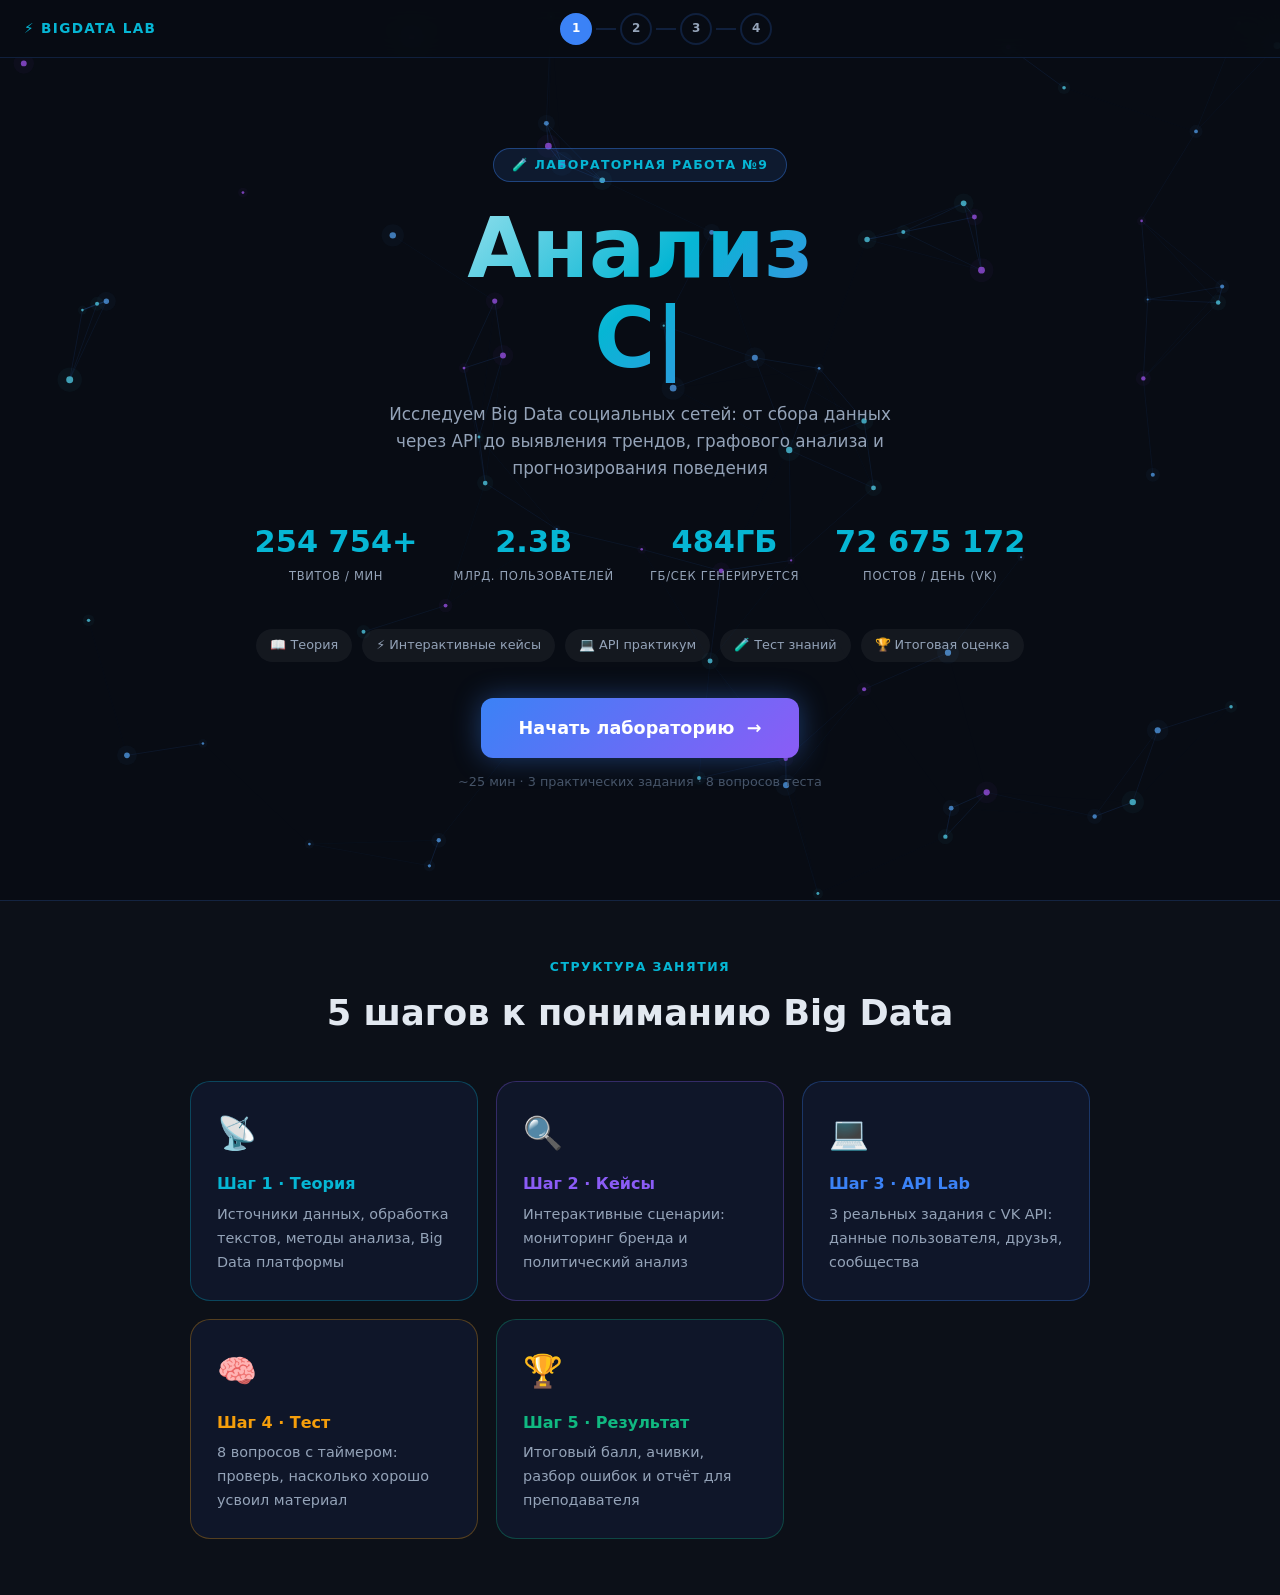
==== index.html @ 7bd0e356 "Initial commit: Big Data Lab 9 interactive site" ====
<!DOCTYPE html>
<html lang="ru">
<head>
  <meta charset="UTF-8">
  <meta name="viewport" content="width=device-width, initial-scale=1.0">
  <title>Лаб. №9 — Анализ Социальной Сети | Big Data</title>
  <link rel="stylesheet" href="style.css">
  <style>
    .pulse-ring{
      position:absolute;border-radius:50%;border:2px solid rgba(59,130,246,.25);
      animation:ring-expand 3s ease-out infinite;
    }
    @keyframes ring-expand{
      0%{transform:scale(.8);opacity:.8}
      100%{transform:scale(1.8);opacity:0}
    }
    .floating-node{
      position:absolute;border-radius:50%;animation:float-node 6s ease-in-out infinite;
    }
    @keyframes float-node{
      0%,100%{transform:translateY(0) translateX(0)}
      33%{transform:translateY(-18px) translateX(8px)}
      66%{transform:translateY(8px) translateX(-12px)}
    }
  </style>
</head>
<body>
<!-- ── TOP NAV ── -->
<nav class="top-nav">
  <div class="nav-brand">⚡ BigData Lab</div>
  <div class="nav-steps">
    <div class="nav-step active" title="Введение">1</div>
    <div class="nav-conn"></div>
    <a href="learn.html" class="nav-step" title="Теория + Практика">2</a>
    <div class="nav-conn"></div>
    <a href="quiz.html" class="nav-step" title="Тест">3</a>
    <div class="nav-conn"></div>
    <a href="results.html" class="nav-step" title="Результаты">4</a>
  </div>
  <div class="nav-spacer"></div>
</nav>

<!-- ── HERO ── -->
<div class="hero">
  <canvas id="networkCanvas" class="hero-canvas"></canvas>

  <div class="hero-content">
    <!-- Label -->
    <div class="hero-label anim">🧪 Лабораторная работа №9</div>

    <!-- Title with typewriter -->
    <h1 class="hero-title anim d1" id="heroTitle">&nbsp;</h1>

    <!-- Subtitle -->
    <p class="hero-sub anim d2">
      Исследуем Big Data социальных сетей: от сбора данных через API
      до выявления трендов, графового анализа и прогнозирования поведения
    </p>

    <!-- Live Stats -->
    <div class="stats-row anim d3">
      <div class="stat-item">
        <div class="stat-number" id="s1">0</div>
        <div class="stat-label">твитов / мин</div>
      </div>
      <div class="stat-item">
        <div class="stat-number" id="s2">0</div>
        <div class="stat-label">млрд. пользователей</div>
      </div>
      <div class="stat-item">
        <div class="stat-number" id="s3">0</div>
        <div class="stat-label">ГБ/сек генерируется</div>
      </div>
      <div class="stat-item">
        <div class="stat-number" id="s4">0</div>
        <div class="stat-label">постов / день (VK)</div>
      </div>
    </div>

    <!-- What's inside chips -->
    <div class="chips anim d3">
      <span class="chip">📖 Теория</span>
      <span class="chip">⚡ Интерактивные кейсы</span>
      <span class="chip">💻 API практикум</span>
      <span class="chip">🧪 Тест знаний</span>
      <span class="chip">🏆 Итоговая оценка</span>
    </div>

    <!-- CTA -->
    <div class="anim d4">
      <a href="learn.html" class="btn btn-primary btn-lg" id="startBtn" onclick="initProgress()">
        Начать лабораторию &nbsp;→
      </a>
    </div>
    <p style="margin-top:14px;font-size:.8rem;color:var(--text-d)" class="anim d5">
      ~25 мин · 3 практических задания · 8 вопросов теста
    </p>
  </div>
</div>

<!-- ── PREVIEW SECTION ── -->
<div class="section" style="background:rgba(255,255,255,.015);border-top:1px solid var(--border)">
  <div class="container">
    <div style="text-align:center;margin-bottom:40px">
      <div class="section-label">Структура занятия</div>
      <h2 class="section-title">5 шагов к пониманию Big Data</h2>
    </div>
    <div class="card-grid" style="max-width:900px;margin:0 auto">
      <div class="card anim" style="border-color:rgba(6,182,212,.3)">
        <div style="font-size:2rem;margin-bottom:12px">📡</div>
        <div style="font-weight:800;margin-bottom:6px;color:var(--cyan)">Шаг 1 · Теория</div>
        <div class="card-body">Источники данных, обработка текстов, методы анализа, Big Data платформы</div>
      </div>
      <div class="card anim d1" style="border-color:rgba(139,92,246,.3)">
        <div style="font-size:2rem;margin-bottom:12px">🔍</div>
        <div style="font-weight:800;margin-bottom:6px;color:var(--purple)">Шаг 2 · Кейсы</div>
        <div class="card-body">Интерактивные сценарии: мониторинг бренда и политический анализ</div>
      </div>
      <div class="card anim d2" style="border-color:rgba(59,130,246,.3)">
        <div style="font-size:2rem;margin-bottom:12px">💻</div>
        <div style="font-weight:800;margin-bottom:6px;color:var(--primary)">Шаг 3 · API Lab</div>
        <div class="card-body">3 реальных задания с VK API: данные пользователя, друзья, сообщества</div>
      </div>
      <div class="card anim d3" style="border-color:rgba(245,158,11,.3)">
        <div style="font-size:2rem;margin-bottom:12px">🧠</div>
        <div style="font-weight:800;margin-bottom:6px;color:var(--amber)">Шаг 4 · Тест</div>
        <div class="card-body">8 вопросов с таймером: проверь, насколько хорошо усвоил материал</div>
      </div>
      <div class="card anim d4" style="border-color:rgba(16,185,129,.3)">
        <div style="font-size:2rem;margin-bottom:12px">🏆</div>
        <div style="font-weight:800;margin-bottom:6px;color:var(--green)">Шаг 5 · Результат</div>
        <div class="card-body">Итоговый балл, ачивки, разбор ошибок и отчёт для преподавателя</div>
      </div>
    </div>
  </div>
</div>

<script>
/* ── CANVAS NETWORK ANIMATION ── */
const canvas = document.getElementById('networkCanvas');
const ctx = canvas.getContext('2d');
let nodes = [];

function resize() {
  canvas.width = window.innerWidth;
  canvas.height = window.innerHeight;
}
resize();
window.addEventListener('resize', () => { resize(); initNodes(); });

function initNodes() {
  nodes = [];
  const n = Math.min(70, Math.floor(canvas.width * canvas.height / 16000));
  for (let i = 0; i < n; i++) {
    nodes.push({
      x: Math.random() * canvas.width,
      y: Math.random() * canvas.height,
      vx: (Math.random() - .5) * .45,
      vy: (Math.random() - .5) * .45,
      r: Math.random() * 2.5 + 1,
      hue: [210, 270, 190][Math.floor(Math.random() * 3)]
    });
  }
}
initNodes();

function draw() {
  ctx.clearRect(0, 0, canvas.width, canvas.height);
  for (let i = 0; i < nodes.length; i++) {
    for (let j = i + 1; j < nodes.length; j++) {
      const dx = nodes[i].x - nodes[j].x;
      const dy = nodes[i].y - nodes[j].y;
      const d = Math.sqrt(dx*dx + dy*dy);
      if (d < 155) {
        ctx.beginPath();
        ctx.moveTo(nodes[i].x, nodes[i].y);
        ctx.lineTo(nodes[j].x, nodes[j].y);
        ctx.strokeStyle = `rgba(59,130,246,${(1-d/155)*.25})`;
        ctx.lineWidth = .7;
        ctx.stroke();
      }
    }
  }
  nodes.forEach(n => {
    ctx.beginPath();
    ctx.arc(n.x, n.y, n.r, 0, Math.PI * 2);
    ctx.fillStyle = `hsla(${n.hue},78%,62%,.75)`;
    ctx.fill();
    ctx.beginPath();
    ctx.arc(n.x, n.y, n.r * 3.5, 0, Math.PI * 2);
    ctx.fillStyle = `hsla(${n.hue},78%,62%,.04)`;
    ctx.fill();
    n.x += n.vx; n.y += n.vy;
    if (n.x < 0 || n.x > canvas.width) n.vx *= -1;
    if (n.y < 0 || n.y > canvas.height) n.vy *= -1;
  });
  requestAnimationFrame(draw);
}
draw();

/* ── TYPEWRITER ── */
const phrases = ['Анализ\nСоциальной Сети', 'Big Data\n& Социальные Сети'];
const el = document.getElementById('heroTitle');
let pidx = 0, cidx = 0, deleting = false;

function type() {
  const phrase = phrases[pidx];
  if (!deleting) {
    el.innerHTML = phrase.slice(0, cidx + 1).replace('\n', '<br>') + '<span style="color:var(--cyan)">|</span>';
    if (++cidx > phrase.length) { deleting = true; setTimeout(type, 2200); return; }
  } else {
    el.innerHTML = phrase.slice(0, cidx - 1).replace('\n', '<br>') + '<span style="color:var(--cyan)">|</span>';
    if (--cidx < 0) { deleting = false; pidx = (pidx + 1) % phrases.length; cidx = 0; }
  }
  setTimeout(type, deleting ? 40 : 80);
}
setTimeout(type, 700);

/* ── COUNTERS ── */
function counter(id, target, suffix, dec) {
  const el = document.getElementById(id);
  const dur = 2200, start = Date.now();
  (function upd() {
    const t = Math.min((Date.now() - start) / dur, 1);
    const ease = 1 - Math.pow(1 - t, 3);
    el.textContent = (dec ? (target*ease).toFixed(1) : Math.floor(target*ease).toLocaleString('ru')) + suffix;
    if (t < 1) requestAnimationFrame(upd);
  })();
}
setTimeout(() => {
  counter('s1', 500000, '+');
  counter('s2', 4.8, 'B', true);
  counter('s3', 1000, 'ГБ');
  counter('s4', 150000000, '');
}, 900);

/* ── INIT PROGRESS ── */
function initProgress() {
  localStorage.setItem('labProgress', JSON.stringify({
    step: 1, labDone: false, quizDone: false, quizScore: 0, quizTotal: 8
  }));
}
</script>
</body>
</html>
---- style.css ----
/* ============================================================
   BIG DATA LAB #9 — Global Stylesheet
   ============================================================ */

:root {
  --bg:        #080c14;
  --bg-card:   #0f1629;
  --bg-card2:  #141c33;
  --bg-card3:  #1a2540;
  --border:    rgba(59,130,246,.18);
  --primary:   #3b82f6;
  --primary-g: rgba(59,130,246,.3);
  --cyan:      #06b6d4;
  --purple:    #8b5cf6;
  --amber:     #f59e0b;
  --green:     #10b981;
  --red:       #ef4444;
  --text:      #e2e8f0;
  --text-m:    #94a3b8;
  --text-d:    #475569;
  --r:         12px;
  --r-lg:      20px;
  --shadow:    0 4px 24px rgba(0,0,0,.4);
  --glow:      0 0 30px rgba(59,130,246,.15);
}

*,*::before,*::after{box-sizing:border-box;margin:0;padding:0}
html{scroll-behavior:smooth}
body{
  font-family:'Segoe UI',system-ui,-apple-system,sans-serif;
  background:var(--bg);color:var(--text);
  min-height:100vh;line-height:1.6;overflow-x:hidden;
}
a{color:var(--primary);text-decoration:none}
code,pre,textarea.code-area{
  font-family:'Cascadia Code','Fira Code',Consolas,monospace;
  font-size:.9em;
}

/* ── TOP NAV ────────────────────────────────────────────────── */
.top-nav{
  position:fixed;top:0;left:0;right:0;z-index:100;
  background:rgba(8,12,20,.92);backdrop-filter:blur(14px);
  border-bottom:1px solid var(--border);
  padding:12px 24px;
  display:flex;align-items:center;justify-content:space-between;
  height:58px;
}
.nav-brand{font-weight:800;font-size:.85rem;color:var(--cyan);
  letter-spacing:.1em;text-transform:uppercase;}
.nav-steps{display:flex;gap:4px;align-items:center}
.nav-step{
  width:32px;height:32px;border-radius:50%;
  border:2px solid var(--border);
  display:flex;align-items:center;justify-content:center;
  font-size:.75rem;font-weight:700;color:var(--text-m);
  transition:all .25s;text-decoration:none;cursor:pointer;
  background:transparent;
}
.nav-step:hover{border-color:var(--primary);color:var(--primary)}
.nav-step.active{background:var(--primary);border-color:var(--primary);color:#fff}
.nav-step.done{background:var(--green);border-color:var(--green);color:#fff}
.nav-conn{width:20px;height:2px;background:var(--border);flex-shrink:0}
.nav-step.done~.nav-conn{background:var(--green)}
.nav-spacer{width:80px}

/* ── CONTAINERS ─────────────────────────────────────────────── */
.page{padding-top:58px;min-height:100vh}
.container{max-width:1100px;margin:0 auto;padding:0 24px}
.container-sm{max-width:760px;margin:0 auto;padding:0 24px}
.section{padding:56px 0}
.section-label{color:var(--cyan);font-size:.78rem;font-weight:700;
  text-transform:uppercase;letter-spacing:.12em;margin-bottom:8px}
.section-title{font-size:clamp(1.5rem,3vw,2.2rem);font-weight:800;margin-bottom:10px}
.section-sub{color:var(--text-m);margin-bottom:36px;font-size:1rem}

/* ── HERO ────────────────────────────────────────────────────── */
.hero{
  min-height:100vh;
  display:flex;align-items:center;justify-content:center;
  text-align:center;position:relative;overflow:hidden;padding:80px 20px 40px;
}
.hero-canvas{position:absolute;inset:0;z-index:0}
.hero-content{position:relative;z-index:1;max-width:820px}
.hero-label{
  display:inline-block;
  background:rgba(59,130,246,.12);
  border:1px solid rgba(59,130,246,.4);
  color:var(--cyan);padding:6px 18px;border-radius:100px;
  font-size:.78rem;font-weight:700;letter-spacing:.1em;
  text-transform:uppercase;margin-bottom:22px;
}
.hero-title{
  font-size:clamp(2.6rem,7vw,5.2rem);font-weight:900;line-height:1.08;
  margin-bottom:18px;
  background:linear-gradient(135deg,#fff 0%,var(--cyan) 50%,var(--purple) 100%);
  -webkit-background-clip:text;-webkit-text-fill-color:transparent;background-clip:text;
}
.hero-sub{font-size:1.05rem;color:var(--text-m);max-width:520px;margin:0 auto 36px}
.stats-row{display:flex;gap:36px;justify-content:center;margin-bottom:44px;flex-wrap:wrap}
.stat-item{text-align:center}
.stat-number{font-size:1.9rem;font-weight:900;color:var(--cyan);font-variant-numeric:tabular-nums}
.stat-label{font-size:.72rem;color:var(--text-m);text-transform:uppercase;letter-spacing:.06em}
.chips{display:flex;gap:10px;justify-content:center;flex-wrap:wrap;margin-bottom:36px}
.chip{padding:6px 14px;border-radius:100px;background:rgba(255,255,255,.05);
  font-size:.8rem;color:var(--text-m)}

/* ── BUTTONS ─────────────────────────────────────────────────── */
.btn{
  display:inline-flex;align-items:center;gap:8px;
  padding:13px 26px;border-radius:var(--r);
  font-size:1rem;font-weight:600;cursor:pointer;border:none;
  transition:all .3s;text-decoration:none;font-family:inherit;
}
.btn-primary{
  background:linear-gradient(135deg,var(--primary),var(--purple));
  color:#fff;box-shadow:0 0 28px rgba(59,130,246,.4);
}
.btn-primary:hover{transform:translateY(-2px);box-shadow:0 0 50px rgba(59,130,246,.65)}
.btn-outline{background:transparent;border:2px solid var(--border);color:var(--text-m)}
.btn-outline:hover{border-color:var(--primary);color:var(--primary)}
.btn-success{background:linear-gradient(135deg,var(--green),#059669);color:#fff;
  box-shadow:0 0 20px rgba(16,185,129,.3)}
.btn-success:hover{transform:translateY(-2px);box-shadow:0 0 40px rgba(16,185,129,.5)}
.btn-amber{background:linear-gradient(135deg,var(--amber),#d97706);color:#000}
.btn-lg{padding:16px 38px;font-size:1.1rem}
.btn:disabled{opacity:.45;cursor:not-allowed;transform:none!important;box-shadow:none!important}

/* ── CARDS ───────────────────────────────────────────────────── */
.card{
  background:var(--bg-card);border:1px solid var(--border);
  border-radius:var(--r-lg);padding:26px;transition:all .3s;
}
.card:hover{border-color:rgba(59,130,246,.38);box-shadow:var(--glow)}
.card-grid{display:grid;grid-template-columns:repeat(auto-fill,minmax(270px,1fr));gap:18px}
.card-icon{font-size:2rem;margin-bottom:14px}
.card-title{font-weight:700;font-size:1.05rem;margin-bottom:8px}
.card-body{font-size:.9rem;color:var(--text-m);line-height:1.65}

/* ── TAGS ────────────────────────────────────────────────────── */
.tag{display:inline-block;padding:3px 10px;border-radius:6px;
  font-size:.75rem;font-weight:600;margin:2px}
.tag-blue{background:rgba(59,130,246,.15);color:var(--primary)}
.tag-cyan{background:rgba(6,182,212,.15);color:var(--cyan)}
.tag-purple{background:rgba(139,92,246,.15);color:var(--purple)}
.tag-amber{background:rgba(245,158,11,.15);color:var(--amber)}
.tag-green{background:rgba(16,185,129,.15);color:var(--green)}

/* ── TABS ────────────────────────────────────────────────────── */
.tabs{
  display:flex;gap:4px;background:var(--bg-card);
  border-radius:var(--r);padding:4px;border:1px solid var(--border);
  overflow-x:auto;margin-bottom:30px;flex-wrap:nowrap;
  scrollbar-width:none;
}
.tabs::-webkit-scrollbar{display:none}
.tab-btn{
  padding:9px 18px;border:none;background:transparent;
  color:var(--text-m);font-size:.88rem;font-weight:500;
  border-radius:8px;cursor:pointer;transition:all .2s;white-space:nowrap;
  font-family:inherit;
}
.tab-btn:hover{color:var(--text)}
.tab-btn.active{background:var(--primary);color:#fff}
.tab-panel{display:none}
.tab-panel.active{display:block;animation:fadeIn .3s ease}

/* ── CODE EDITOR ─────────────────────────────────────────────── */
.code-editor{
  background:#0d1117;border:1px solid rgba(59,130,246,.28);
  border-radius:var(--r);overflow:hidden;
}
.code-header{
  background:#161b22;padding:10px 16px;
  display:flex;align-items:center;gap:8px;justify-content:space-between;
  border-bottom:1px solid rgba(255,255,255,.06);
}
.code-dots{display:flex;gap:6px}
.code-dot{width:12px;height:12px;border-radius:50%}
.code-dot.r{background:#ff5f57}.code-dot.y{background:#febc2e}.code-dot.g{background:#28c840}
.code-lang{font-size:.72rem;color:var(--text-d);font-family:monospace}
.code-area{
  width:100%;padding:18px 20px;background:transparent;
  border:none;outline:none;color:#e6edf3;resize:vertical;
  font-family:'Cascadia Code','Fira Code',Consolas,monospace;
  font-size:.88rem;line-height:1.75;tab-size:4;min-height:180px;
}

/* ── TERMINAL ────────────────────────────────────────────────── */
.terminal{background:#000;border:1px solid #2a2a2a;border-radius:var(--r);overflow:hidden}
.terminal-header{background:#1a1a1a;padding:8px 16px;
  display:flex;align-items:center;gap:8px}
.terminal-title{font-size:.72rem;color:#777;font-family:monospace}
.terminal-body{
  padding:14px 18px;font-family:'Cascadia Code',Consolas,monospace;
  font-size:.84rem;line-height:1.75;min-height:120px;max-height:280px;overflow-y:auto;
}
.t-prompt{color:#1de9b6}.t-cmd{color:#e6edf3}
.t-ok{color:#66bb6a}.t-err{color:#ef5350}
.t-key{color:#80cbc4}.t-str{color:#a5d6a7}
.t-num{color:#f9a825}.t-json{color:#ce93d8}

/* ── QUIZ ────────────────────────────────────────────────────── */
.quiz-wrap{max-width:700px;margin:0 auto;padding:36px 24px 60px}
.quiz-prog-bar{height:6px;background:var(--bg-card2);border-radius:100px;
  margin-bottom:28px;overflow:hidden}
.quiz-prog-fill{height:100%;background:linear-gradient(90deg,var(--primary),var(--cyan));
  border-radius:100px;transition:width .5s cubic-bezier(.4,0,.2,1)}
.quiz-meta{display:flex;justify-content:space-between;align-items:center;margin-bottom:22px}
.quiz-counter{font-size:.84rem;color:var(--text-m);font-weight:600}
.quiz-timer{
  font-size:.84rem;font-weight:700;color:var(--amber);
  background:rgba(245,158,11,.1);padding:4px 13px;
  border-radius:100px;border:1px solid rgba(245,158,11,.3);
}
.quiz-timer.warn{color:var(--red);background:rgba(239,68,68,.1);
  border-color:rgba(239,68,68,.3);animation:pulse .55s infinite}
.q-card{background:var(--bg-card);border:1px solid var(--border);
  border-radius:var(--r-lg);padding:30px;margin-bottom:20px}
.q-text{font-size:1.12rem;font-weight:600;margin-bottom:22px;line-height:1.55}
.options{display:flex;flex-direction:column;gap:11px}
.opt-btn{
  display:flex;align-items:center;gap:14px;padding:14px 18px;
  background:var(--bg-card2);border:2px solid var(--border);
  border-radius:var(--r);cursor:pointer;text-align:left;width:100%;
  color:var(--text);font-size:.94rem;transition:all .22s;font-family:inherit;
}
.opt-btn:hover:not(:disabled){border-color:rgba(59,130,246,.5);background:rgba(59,130,246,.07)}
.opt-btn.sel{border-color:var(--primary);background:rgba(59,130,246,.12)}
.opt-btn.correct{border-color:var(--green);background:rgba(16,185,129,.1);color:var(--green)}
.opt-btn.wrong{border-color:var(--red);background:rgba(239,68,68,.1);color:var(--red)}
.opt-btn:disabled{cursor:default}
.opt-letter{
  width:32px;height:32px;border-radius:50%;flex-shrink:0;
  background:rgba(255,255,255,.05);border:1px solid var(--border);
  display:flex;align-items:center;justify-content:center;
  font-weight:700;font-size:.82rem;
}
.opt-btn.correct .opt-letter{background:var(--green);border-color:var(--green);color:#fff}
.opt-btn.wrong .opt-letter{background:var(--red);border-color:var(--red);color:#fff}
.explain-box{
  background:rgba(6,182,212,.06);border:1px solid rgba(6,182,212,.25);
  border-radius:var(--r);padding:14px 18px;font-size:.88rem;color:var(--cyan);
  margin-top:14px;line-height:1.55;
}

/* ── RESULTS ─────────────────────────────────────────────────── */
.score-wrap{width:200px;height:200px;margin:0 auto 28px;position:relative}
.score-wrap svg{width:100%;height:100%;transform:rotate(-90deg)}
.sc-bg{fill:none;stroke:var(--bg-card2);stroke-width:14}
.sc-fill{fill:none;stroke:url(#sg);stroke-width:14;stroke-linecap:round;
  stroke-dasharray:502;stroke-dashoffset:502;
  transition:stroke-dashoffset 1.6s cubic-bezier(.4,0,.2,1)}
.score-overlay{position:absolute;inset:0;display:flex;flex-direction:column;
  align-items:center;justify-content:center}
.score-big{font-size:2.8rem;font-weight:900}
.score-denom{font-size:.82rem;color:var(--text-m)}

.badge{display:inline-flex;align-items:center;gap:8px;padding:8px 18px;
  border-radius:100px;font-size:.85rem;font-weight:600}
.badge-gold{background:rgba(245,158,11,.15);border:1px solid rgba(245,158,11,.4);color:var(--amber)}
.badge-silver{background:rgba(148,163,184,.15);border:1px solid rgba(148,163,184,.4);color:#94a3b8}
.badge-bronze{background:rgba(180,120,60,.15);border:1px solid rgba(180,120,60,.4);color:#b47846}
.badge-red{background:rgba(239,68,68,.15);border:1px solid rgba(239,68,68,.4);color:var(--red)}
.badge-blue{background:rgba(59,130,246,.15);border:1px solid rgba(59,130,246,.4);color:var(--primary)}

.breakdown-table{width:100%;border-collapse:collapse;font-size:.88rem}
.breakdown-table th{text-align:left;padding:10px 14px;color:var(--text-m);
  border-bottom:1px solid var(--border);font-weight:600}
.breakdown-table td{padding:10px 14px;border-bottom:1px solid rgba(255,255,255,.04)}
.breakdown-table tr:last-child td{border-bottom:none}
.res-icon{font-size:1rem}

/* ── TIMELINE ────────────────────────────────────────────────── */
.timeline{position:relative;padding-left:28px}
.timeline::before{content:'';position:absolute;left:8px;top:4px;bottom:4px;
  width:2px;background:linear-gradient(to bottom,var(--primary),var(--purple))}
.tl-item{position:relative;padding:0 0 26px 22px}
.tl-item::before{content:'';position:absolute;left:-24px;top:4px;
  width:12px;height:12px;border-radius:50%;
  background:var(--primary);border:2px solid var(--bg);box-shadow:0 0 8px var(--primary)}
.tl-title{font-weight:700;margin-bottom:5px}
.tl-body{font-size:.88rem;color:var(--text-m);line-height:1.6}

/* ── FLIP CARDS ──────────────────────────────────────────────── */
.flip-card{perspective:1000px;cursor:pointer}
.flip-inner{width:100%;height:100%;position:relative;
  transform-style:preserve-3d;transition:transform .6s ease}
.flip-card:hover .flip-inner,.flip-card.flipped .flip-inner{transform:rotateY(180deg)}
.flip-f,.flip-b{position:absolute;inset:0;backface-visibility:hidden;
  border-radius:var(--r-lg);padding:24px;
  display:flex;flex-direction:column;justify-content:center}
.flip-f{background:var(--bg-card);border:1px solid var(--border)}
.flip-b{background:linear-gradient(135deg,#0f1629,#1a1040);
  border:1px solid rgba(139,92,246,.38);transform:rotateY(180deg)}

/* ── SCENARIO WIZARD ─────────────────────────────────────────── */
.scenario{background:var(--bg-card);border:1px solid var(--border);
  border-radius:var(--r-lg);padding:32px}
.scenario-step{display:none}
.scenario-step.active{display:block;animation:fadeInUp .4s ease}
.scenario-title{font-size:1.1rem;font-weight:700;margin-bottom:8px}
.scenario-context{font-size:.9rem;color:var(--text-m);margin-bottom:22px}
.scenario-choices{display:flex;flex-direction:column;gap:10px}
.scenario-choice{
  padding:14px 18px;border-radius:var(--r);border:2px solid var(--border);
  background:var(--bg-card2);cursor:pointer;text-align:left;
  font-size:.94rem;color:var(--text);transition:all .22s;font-family:inherit;
}
.scenario-choice:hover:not(:disabled){border-color:rgba(59,130,246,.5);background:rgba(59,130,246,.07)}
.scenario-choice.correct-choice{background:rgba(16,185,129,.12);border-color:var(--green);color:var(--green)}
.scenario-choice.wrong-choice{background:rgba(239,68,68,.1);border-color:var(--red);color:var(--red)}

/* ── TASK STATUS ─────────────────────────────────────────────── */
.task-track{display:flex;gap:12px;flex-wrap:wrap;margin-bottom:28px}
.task-chip{
  display:flex;align-items:center;gap:8px;padding:8px 16px;
  border-radius:100px;border:1px solid var(--border);background:var(--bg-card2);
  font-size:.84rem;font-weight:600;color:var(--text-m);transition:all .3s;
}
.task-chip.done{background:rgba(16,185,129,.12);border-color:var(--green);color:var(--green)}
.task-chip .dot{width:8px;height:8px;border-radius:50%;background:var(--text-d)}
.task-chip.done .dot{background:var(--green);box-shadow:0 0 6px var(--green)}

/* ── HINT BOX ────────────────────────────────────────────────── */
.hint-box{
  background:rgba(245,158,11,.06);border:1px solid rgba(245,158,11,.25);
  border-radius:var(--r);padding:13px 18px;font-size:.88rem;color:var(--amber);
  margin-top:12px;display:none;line-height:1.55;
}
.hint-box.show{display:block;animation:fadeIn .3s ease}

/* ── METHOD INPUT ────────────────────────────────────────────── */
.method-row{
  display:flex;align-items:center;gap:12px;
  background:rgba(59,130,246,.06);border:1px solid rgba(59,130,246,.3);
  border-radius:var(--r);padding:14px 18px;margin:16px 0;
}
.method-label{font-size:.84rem;color:var(--text-m);white-space:nowrap}
.method-input{
  flex:1;background:var(--bg-card2);border:1px solid var(--border);
  border-radius:8px;padding:8px 14px;color:var(--text);font-family:monospace;
  font-size:.94rem;outline:none;transition:border-color .2s;
}
.method-input:focus{border-color:var(--primary)}
.method-input.ok{border-color:var(--green);color:var(--green)}
.method-input.fail{border-color:var(--red);color:var(--red)}

/* ── DIVIDER ─────────────────────────────────────────────────── */
.divider{height:1px;background:var(--border);margin:32px 0}

/* ── GRID HELPERS ────────────────────────────────────────────── */
.grid-2{display:grid;grid-template-columns:1fr 1fr;gap:20px}
.grid-3{display:grid;grid-template-columns:repeat(3,1fr);gap:18px}

/* ── ANIMATIONS ──────────────────────────────────────────────── */
@keyframes fadeInUp{
  from{opacity:0;transform:translateY(28px)}
  to{opacity:1;transform:translateY(0)}
}
@keyframes fadeIn{from{opacity:0}to{opacity:1}}
@keyframes pulse{0%,100%{opacity:1}50%{opacity:.5}}
@keyframes glow-in{
  from{box-shadow:0 0 0 rgba(16,185,129,0)}
  to{box-shadow:0 0 20px rgba(16,185,129,.4)}
}
@keyframes spin{to{transform:rotate(360deg)}}

.anim{animation:fadeInUp .55s ease both}
.d1{animation-delay:.1s}.d2{animation-delay:.2s}
.d3{animation-delay:.3s}.d4{animation-delay:.4s}
.d5{animation-delay:.5s}

/* ── RESPONSIVE ──────────────────────────────────────────────── */
@media(max-width:768px){
  .nav-conn{display:none}
  .grid-2,.grid-3{grid-template-columns:1fr}
  .stats-row{gap:24px}
  .hero-title{font-size:2.4rem}
  .quiz-wrap{padding:24px 16px 48px}
  .container,.container-sm{padding:0 16px}
  .card{padding:20px}
  .section{padding:40px 0}
}

/* ── SCROLLBAR ───────────────────────────────────────────────── */
::-webkit-scrollbar{width:6px;height:6px}
::-webkit-scrollbar-track{background:var(--bg)}
::-webkit-scrollbar-thumb{background:var(--bg-card3);border-radius:100px}
::-webkit-scrollbar-thumb:hover{background:var(--primary)}
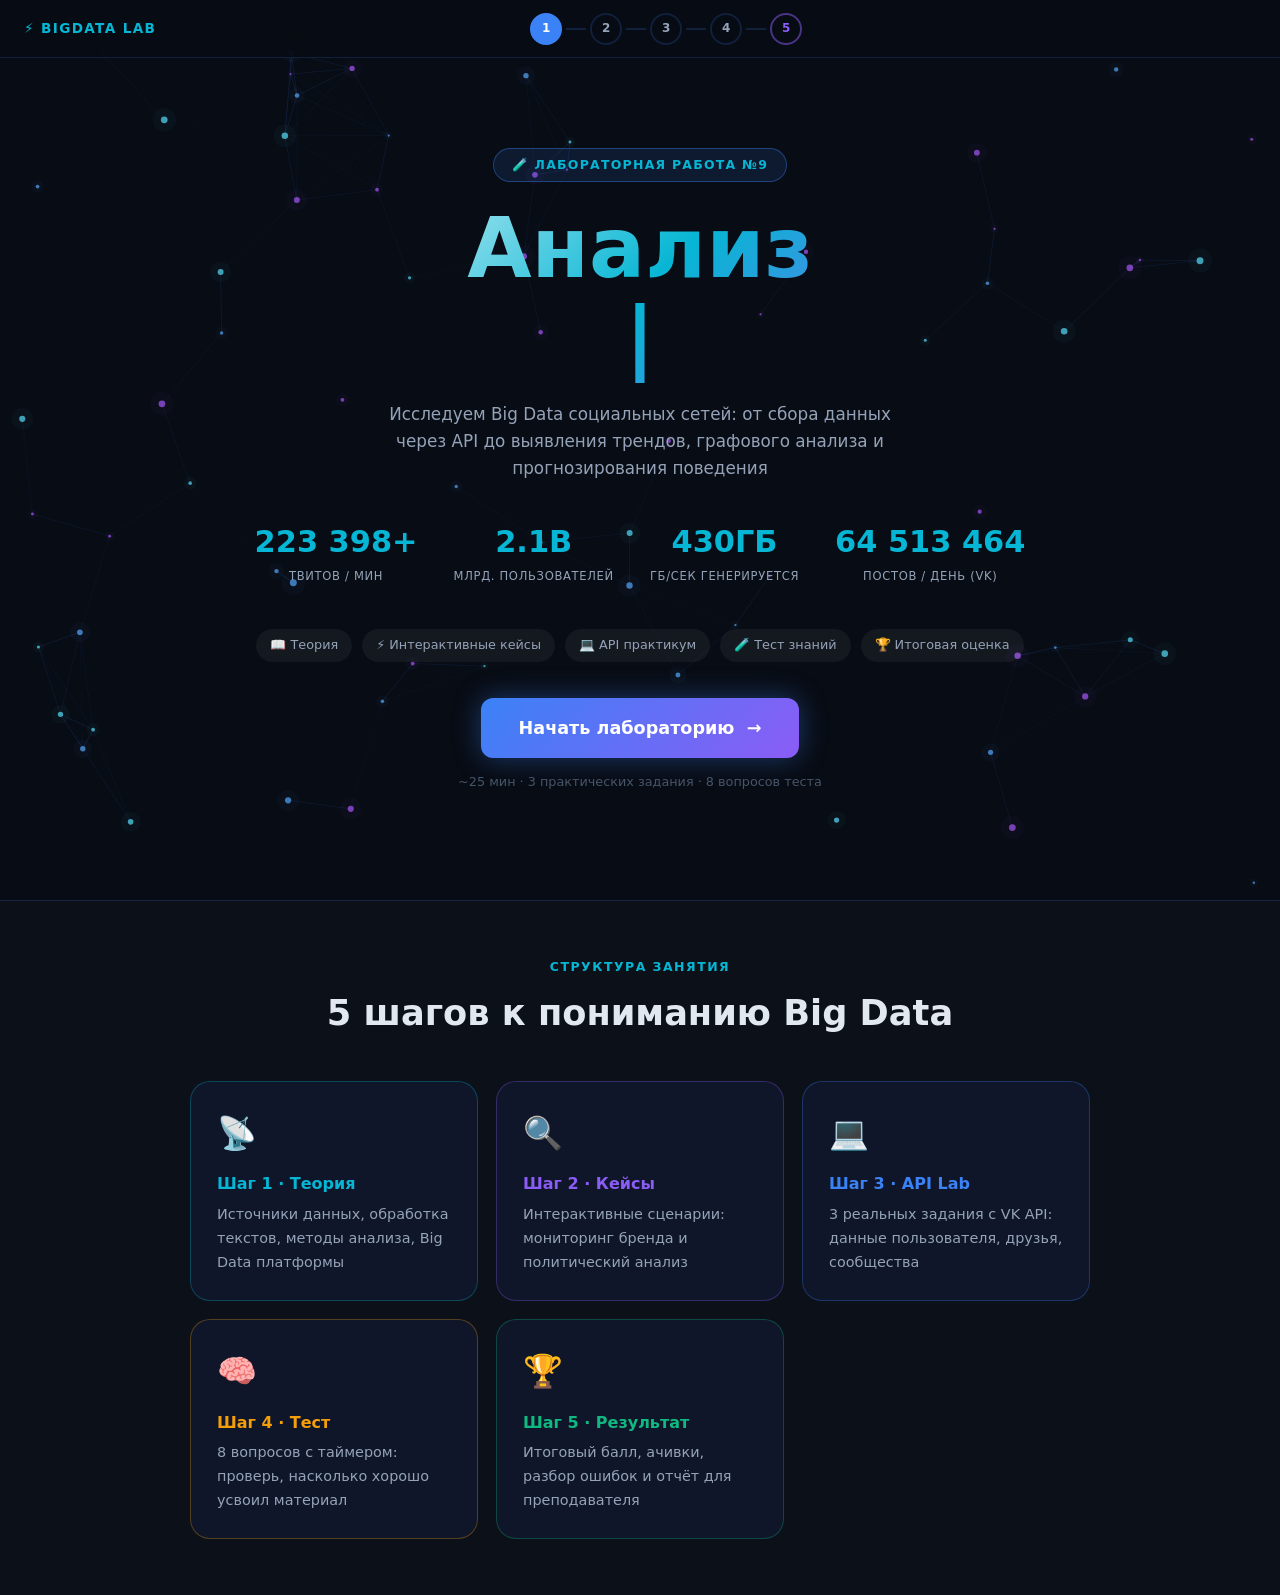
==== commit 69350a4d: "Add bonus.html as step 5: full JSON APIs + scraping tasks" ====
--- a/index.html
+++ b/index.html
@@ -36,6 +36,8 @@
     <a href="quiz.html" class="nav-step" title="Тест">3</a>
     <div class="nav-conn"></div>
     <a href="results.html" class="nav-step" title="Результаты">4</a>
+    <div class="nav-conn"></div>
+    <a href="bonus.html" class="nav-step" title="Бонус" style="border-color:rgba(139,92,246,.5);color:var(--purple)">5</a>
   </div>
   <div class="nav-spacer"></div>
 </nav>
